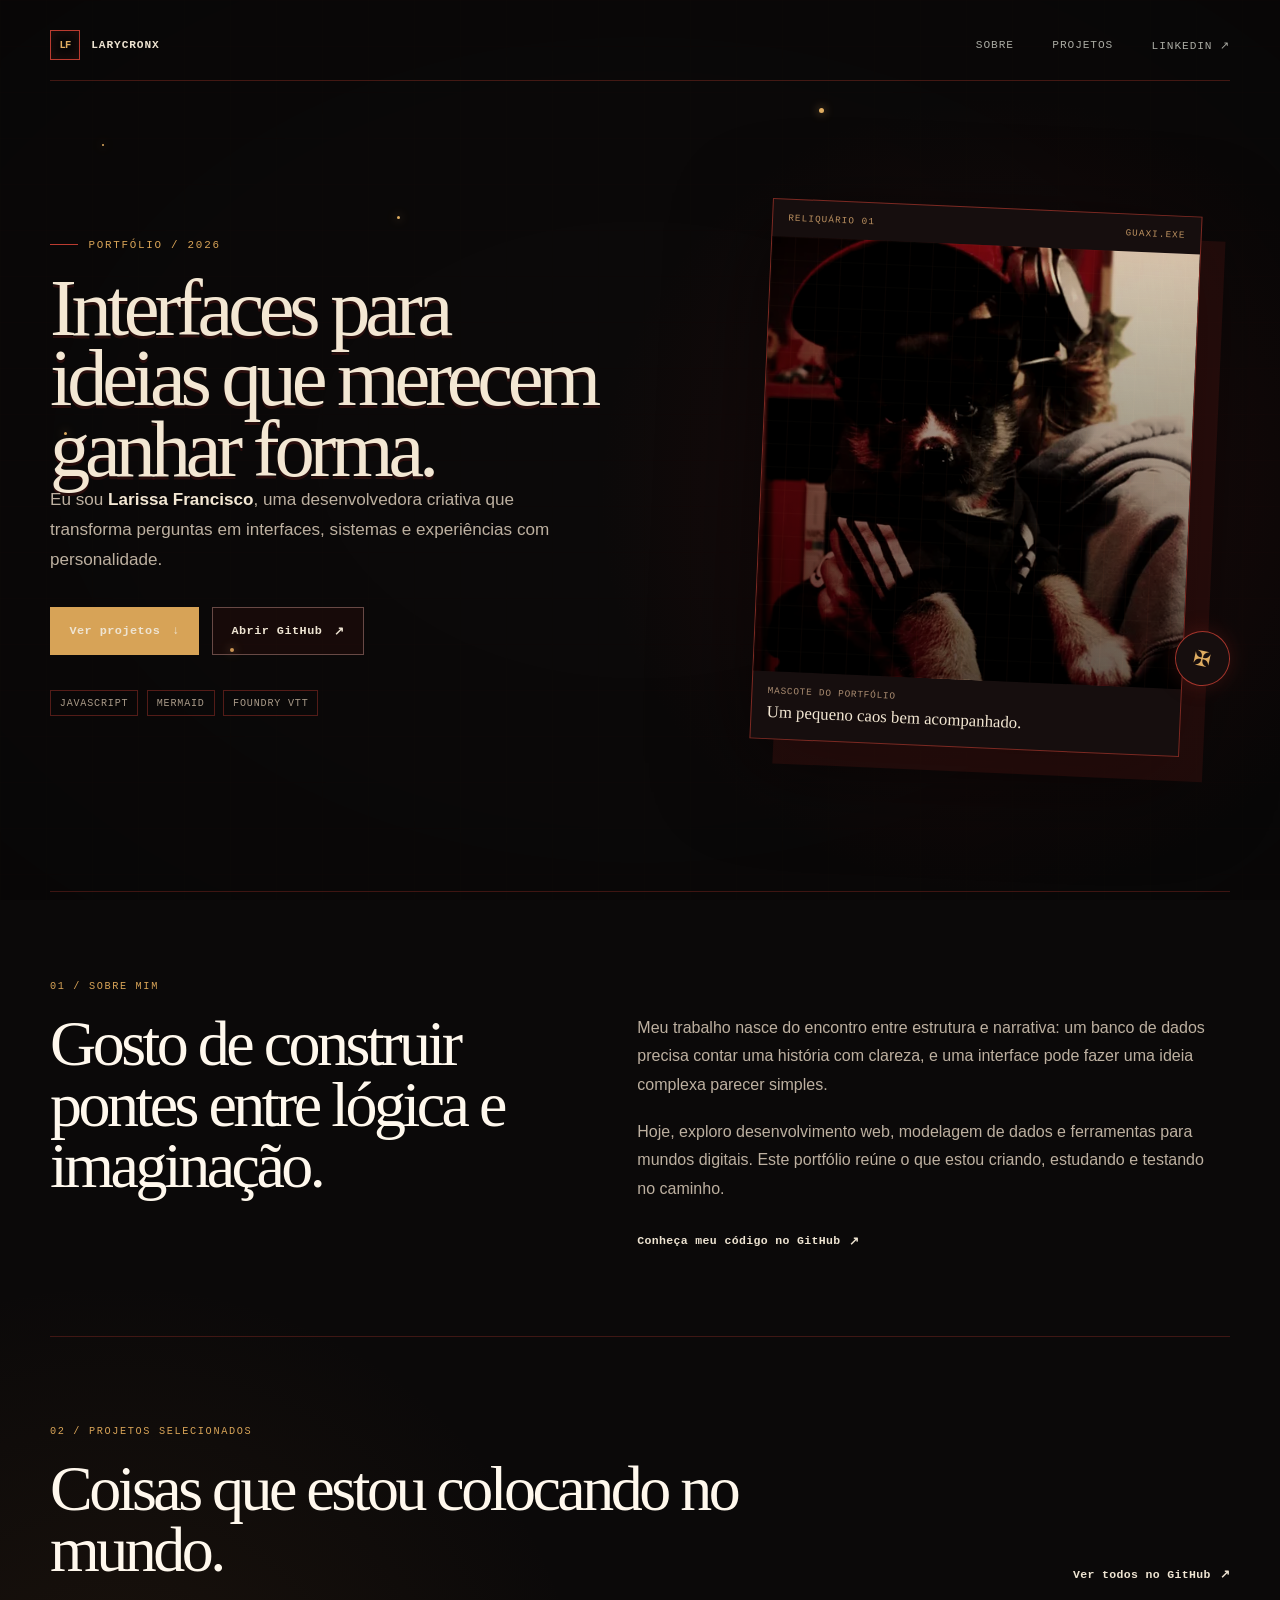
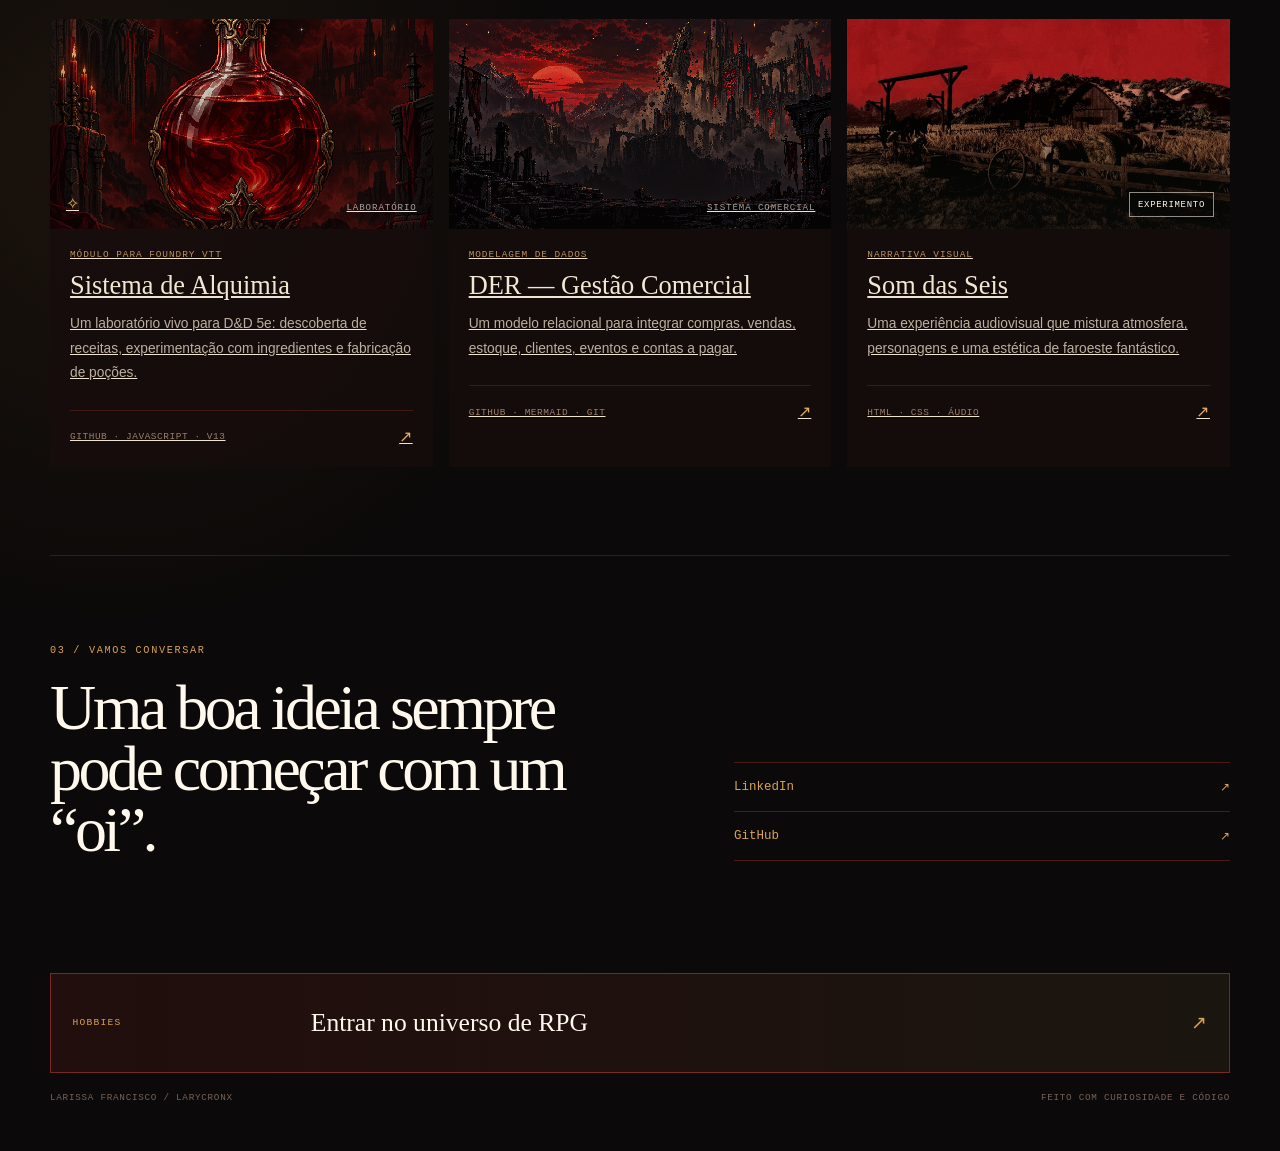
==== index.html @ 0f4b5b2b "adiciona portfólio inicial" ====
<!DOCTYPE html>
<html lang="pt-BR">
<head>
    <meta charset="UTF-8">
    <meta name="viewport" content="width=device-width, initial-scale=1.0">
    <meta name="description" content="Portfólio de Larissa Francisco: interfaces, experimentos criativos e projetos em JavaScript, Mermaid e Foundry VTT.">
    <title>Larissa Francisco — Portfólio</title>
    <link rel="stylesheet" href="styles.css">
</head>
<body class="home-page">
    <div class="home-stars" aria-hidden="true">
        <span style="--x: 8%; --y: 16%; --size: 2px; --delay: -1s;"></span>
        <span style="--x: 18%; --y: 72%; --size: 4px; --delay: -3.2s;"></span>
        <span style="--x: 31%; --y: 24%; --size: 3px; --delay: -2.1s;"></span>
        <span style="--x: 64%; --y: 12%; --size: 5px; --delay: -2.7s;"></span>
        <span style="--x: 78%; --y: 70%; --size: 2px; --delay: -0.5s;"></span>
        <span style="--x: 91%; --y: 30%; --size: 3px; --delay: -3.8s;"></span>
        <span style="--x: 5%; --y: 48%; --size: 3px; --delay: -4.1s;"></span>
    </div>

    <div class="home-shell">
        <header class="home-nav">
            <a class="home-brand" href="index.html" aria-label="Voltar ao início">
                <span class="home-brand-mark">LF</span>
                <span>Larycronx</span>
            </a>
            <nav class="home-menu" aria-label="Navegação principal">
                <a href="#sobre">sobre</a>
                <a href="#projetos">projetos</a>
                <a href="https://www.linkedin.com/in/larissafrancisco07/" target="_blank" rel="noreferrer">LinkedIn <span aria-hidden="true">↗</span></a>
            </nav>
        </header>

        <main>
            <section class="home-hero" id="inicio" aria-labelledby="home-title">
                <div class="home-hero-copy">
                    <p class="home-kicker"><span></span> portfólio / 2026</p>
                    <h1 id="home-title">Interfaces para ideias que merecem ganhar forma.</h1>
                    <p class="home-lead">Eu sou <strong>Larissa Francisco</strong>, uma desenvolvedora criativa que transforma perguntas em interfaces, sistemas e experiências com personalidade.</p>
                    <div class="home-actions">
                        <a class="home-button home-button-primary" href="#projetos">Ver projetos <span aria-hidden="true">↓</span></a>
                        <a class="home-button home-button-secondary" href="https://github.com/Larycronx" target="_blank" rel="noreferrer">Abrir GitHub <span aria-hidden="true">↗</span></a>
                    </div>
                    <div class="home-tags" aria-label="Tecnologias e áreas de interesse">
                        <span>JavaScript</span>
                        <span>Mermaid</span>
                        <span>Foundry VTT</span>
                    </div>
                </div>

                <div class="home-portrait-wrap">
                    <div class="home-portrait-orbit home-portrait-orbit-one" aria-hidden="true"></div>
                    <div class="home-portrait-orbit home-portrait-orbit-two" aria-hidden="true"></div>
                    <div class="home-portrait-card">
                        <div class="home-portrait-topline">
                            <span>reliquário 01</span>
                            <span>guaxi.exe</span>
                        </div>
                        <div class="home-portrait-image">
                            <img src="assets/guaxi.png" alt="Guaxi, cachorro usando boné e fones de ouvido" fetchpriority="high">
                        </div>
                        <div class="home-portrait-caption">
                            <span>mascote do portfólio</span>
                            <strong>Um pequeno caos bem acompanhado.</strong>
                        </div>
                    </div>
                    <span class="home-portrait-stamp" aria-hidden="true">✠</span>
                </div>
            </section>

            <section class="home-about" id="sobre" aria-labelledby="about-title">
                <div class="home-section-index">01 / sobre mim</div>
                <div class="home-about-content">
                    <div>
                        <h2 id="about-title">Gosto de construir pontes entre lógica e imaginação.</h2>
                    </div>
                    <div class="home-about-text">
                        <p>Meu trabalho nasce do encontro entre estrutura e narrativa: um banco de dados precisa contar uma história com clareza, e uma interface pode fazer uma ideia complexa parecer simples.</p>
                        <p>Hoje, exploro desenvolvimento web, modelagem de dados e ferramentas para mundos digitais. Este portfólio reúne o que estou criando, estudando e testando no caminho.</p>
                        <a class="home-text-link" href="https://github.com/Larycronx" target="_blank" rel="noreferrer">Conheça meu código no GitHub <span aria-hidden="true">↗</span></a>
                    </div>
                </div>
            </section>

            <section class="home-projects" id="projetos" aria-labelledby="projects-title">
                <div class="home-section-heading">
                    <div>
                        <div class="home-section-index">02 / projetos selecionados</div>
                        <h2 id="projects-title">Coisas que estou colocando no mundo.</h2>
                    </div>
                    <a class="home-section-link" href="https://github.com/Larycronx?tab=repositories" target="_blank" rel="noreferrer">Ver todos no GitHub <span aria-hidden="true">↗</span></a>
                </div>

                <div class="home-project-grid">
                    <a class="home-project-card home-project-card-featured" href="https://github.com/Larycronx/alchemy-system" target="_blank" rel="noreferrer">
                        <div class="home-project-art home-project-art-alchemy">
                            <span class="home-project-symbol" aria-hidden="true">✧</span>
                            <span class="home-project-art-label">laboratório</span>
                        </div>
                        <div class="home-project-body">
                            <p class="home-project-type">módulo para Foundry VTT</p>
                            <h3>Sistema de Alquimia</h3>
                            <p>Um laboratório vivo para D&amp;D 5e: descoberta de receitas, experimentação com ingredientes e fabricação de poções.</p>
                            <div class="home-project-footer"><span>GitHub · JavaScript · v13</span><span aria-hidden="true">↗</span></div>
                        </div>
                    </a>

                    <a class="home-project-card" href="https://github.com/Larycronx/Der_Banco_De_Dados" target="_blank" rel="noreferrer">
                        <div class="home-project-art home-project-art-database">
                            <span class="home-database-lines" aria-hidden="true"></span>
                            <span class="home-project-art-label">sistema comercial</span>
                        </div>
                        <div class="home-project-body">
                            <p class="home-project-type">modelagem de dados</p>
                            <h3>DER — Gestão Comercial</h3>
                            <p>Um modelo relacional para integrar compras, vendas, estoque, clientes, eventos e contas a pagar.</p>
                            <div class="home-project-footer"><span>GitHub · Mermaid · Git</span><span aria-hidden="true">↗</span></div>
                        </div>
                    </a>

                    <a class="home-project-card home-project-card-visual" href="som-das-seis/som-das-seis.html">
                        <div class="home-project-image-wrap">
                            <img src="assets/Som-das-seis.jpg" alt="Paisagem de fazenda sob um céu vermelho" loading="lazy">
                            <span class="home-project-image-badge">experimento</span>
                        </div>
                        <div class="home-project-body">
                            <p class="home-project-type">narrativa visual</p>
                            <h3>Som das Seis</h3>
                            <p>Uma experiência audiovisual que mistura atmosfera, personagens e uma estética de faroeste fantástico.</p>
                            <div class="home-project-footer"><span>HTML · CSS · áudio</span><span aria-hidden="true">↗</span></div>
                        </div>
                    </a>
                </div>
            </section>

            <section class="home-contact" aria-labelledby="contact-title">
                <div class="home-section-index">03 / vamos conversar</div>
                <div class="home-contact-content">
                    <h2 id="contact-title">Uma boa ideia sempre pode começar com um “oi”.</h2>
                    <div class="home-contact-links">
                        <a href="https://www.linkedin.com/in/larissafrancisco07/" target="_blank" rel="noreferrer"><span>LinkedIn</span><span aria-hidden="true">↗</span></a>
                        <a href="https://github.com/Larycronx" target="_blank" rel="noreferrer"><span>GitHub</span><span aria-hidden="true">↗</span></a>
                    </div>
                </div>
            </section>
        </main>

        <footer class="home-footer">
            <a class="home-hobby-tab" href="rpg.html">
                <span class="home-hobby-label">hobbies</span>
                <span class="home-hobby-title">Entrar no universo de RPG</span>
                <span class="home-hobby-arrow" aria-hidden="true">↗</span>
            </a>
            <div class="home-footer-meta">
                <span>Larissa Francisco / Larycronx</span>
                <span>feito com curiosidade e código</span>
            </div>
        </footer>
    </div>
</body>
</html>
---- styles.css ----
/* ===== Configuração global: aplica box-sizing previsível a todos os elementos ===== */
* {
    box-sizing: border-box;
}

/* ===== Estrutura base do documento: remove margens e define o fundo geral ===== */
html, /* Tipografia, centralização e prevenção de rolagem horizontal do corpo */
body {
    margin: 0;
    min-height: 100%;
    background: #000;
}

/* ===== Camada de estrelas: ocupa a tela inteira e fica atrás do conteúdo ===== */
.stars {
    position: fixed;
    inset: 0;
    z-index: 0;
    pointer-events: none;
}

/* Aparência e posicionamento individual de cada estrela animada */
.star {
    position: absolute;
    left: var(--x);
    top: var(--y);
    width: var(--size);
    height: var(--size);
    border-radius: 50%;
    background: #fff;
    box-shadow: 0 0 5px #fff;
    animation: star-shimmer 5s ease-in-out var(--delay) infinite;
}

/* Variação de brilho para estrelas em posições pares */
.star:nth-child(2n) {
    box-shadow: 0 0 8px #fff;
}

/* Variação de brilho para estrelas múltiplas de três */
.star:nth-child(3n) {
    box-shadow: 0 0 11px #fff;
}

body {
    display: flex;
    justify-content: center;
    align-items: center;
    min-height: 100vh;
    overflow-x: hidden;
    color: #f5f0e8;
    font-family: Georgia, "Times New Roman", serif;
    font-size: 35px;
}

/* ===== Arte em pixel: grade fixa usada para montar a ilustração principal ===== */
/* 22 colunas x 21 linhas, como a imagem original */
.pixel-art {
    position: relative;
    z-index: 1;
    display: grid;
    grid-template-columns: repeat(22, 21px);
    grid-template-rows: repeat(21, 21px);
    width: 463px;
    height: 442px;
    background: #000;
    border-right: 1px solid #000;
    border-bottom: 1px solid #000;
    image-rendering: pixelated;
    animation: float 3.6s ease-in-out infinite;
}

/* Animação de flutuação vertical da arte em pixel */
@keyframes float {
    0%, 100% { top: 0; }
    50% { top: -7px; }
}

/* Animação de surgimento, brilho, deslocamento e desaparecimento das estrelas */
@keyframes star-shimmer {
    0%, 28% {
        opacity: 0;
        transform: translate(0, 0) scale(0.45);
    }
    40%, 58% {
        opacity: 1;
        transform: translate(0, 0) scale(1);
    }
    68% {
        opacity: 0;
        transform: translate(var(--shift-x), var(--shift-y)) scale(0.45);
    }
    82%, 100% {
        opacity: 0.9;
        transform: translate(var(--shift-x), var(--shift-y)) scale(1);
    }
}

/* Tamanho padrão de cada célula da grade de pixel art */
.pixel {
    width: 21px;
    height: 21px;
}

/* Paleta da pixel art: classes representam as cores dos pixels */
.K { background: #000000; }
.D { background: #1D1E18; }
.G { background: #808080; }
.W { background: #FBFBFB; }

/* ===== Página inicial: container geral, largura máxima e espaçamento entre seções ===== */
.portfolio {
    position: relative;
    z-index: 2;
    display: grid;
    gap: 7rem;
    width: min(1120px, calc(100% - 48px));
    margin: 0 auto;
    padding: 3rem 0 5rem;
}

/* Seção de destaque inicial com texto de apresentação e arte */
.hero {
    display: grid;
    grid-template-columns: minmax(0, 0.9fr) minmax(340px, 1.1fr);
    align-items: center;
    min-height: 82vh;
    gap: 3rem;
}

/* Texto curto acima do título, usado como identificação da seção */
.eyebrow {
    margin: 0 0 1.25rem;
    color: #d3efb5;
    font-family: "Courier New", monospace;
    font-size: 0.75rem;
    letter-spacing: 0.16em;
    text-transform: uppercase;
}

/* Título/apresentação principal antes das regras compartilhadas dos botões */
.about-button {
    max-width: 750px;
    margin: 0;
    color: #fff8ed;
    font-size: clamp(3.4rem, 8vw, 7.2rem);
    font-weight: 400;
    line-height: 0.92;
}

/* Texto descritivo do bloco de abertura */
.hero-copy {
    max-width: 510px;
    margin: 1.8rem 0 2rem;
    color: #bdb8ae;
    font-family: "Trebuchet MS", sans-serif;
    font-size: 1.05rem;
    line-height: 1.7;
}

/* Agrupa os botões e permite quebra de linha em telas estreitas */
.actions {
    display: flex;
    align-items: center;
    gap: 1.25rem;
    flex-wrap: wrap;
}

/* Estilo compartilhado dos botões de ação */
.about-button,
/* Variação visual do botão/link do GitHub */
.github-link {
    display: inline-flex;
    align-items: center;
    justify-content: center;
    min-height: 48px;
    padding: 0.8rem 1.25rem;
    border: 1px solid #d3efb5;
    border-radius: 2px;
    color: #10130d;
    background: #d3efb5;
    font-family: "Courier New", monospace;
    font-size: 0.8rem;
    font-weight: 700;
    text-decoration: none;
    transition: transform 180ms ease, background 180ms ease;
}

/* Feedback visual ao passar o mouse sobre os botões */
.about-button:hover,
.github-link:hover {
    background: #fff8ed;
    transform: translateY(-3px);
}

.github-link {
    border-color: #6c7168;
    color: #f5f0e8;
    background: transparent;
}

/* Link para a página de RPG */
.rpg-link {
    display: inline-flex;
    align-items: center;
    gap: 0.6rem;
    margin-top: 1.5rem;
    color: #d3efb5;
    font-family: "Courier New", monospace;
    font-size: 0.8rem;
    font-weight: 700;
    text-decoration: none;
    transition: color 180ms ease, transform 180ms ease;
}

/* Interação do link de RPG ao passar o mouse */
.rpg-link:hover {
    color: #fff8ed;
    transform: translateX(4px);
}

/* Assinatura ou crédito em fonte monoespaçada discreta */
.signature {
    color: #827f78;
    font-family: "Courier New", monospace;
    font-size: 0.75rem;
}

/* Área que centraliza a arte e cria linhas horizontais de separação */
.art-stage {
    display: grid;
    place-items: center;
    min-height: 520px;
    border-top: 1px solid rgba(211, 239, 181, 0.28);
    border-bottom: 1px solid rgba(211, 239, 181, 0.28);
}

/* Elemento decorativo circular atrás da arte */
.art-stage::before {
    position: absolute;
    width: 340px;
    height: 340px;
    border: 1px solid rgba(211, 239, 181, 0.16);
    border-radius: 50%;
    content: "";
}

/* Seção de perfil com coluna de título e coluna de texto */
.profile {
    display: grid;
    grid-template-columns: 0.8fr 1.2fr;
    gap: 4rem;
    padding: 4rem 0;
    border-top: 1px solid rgba(255, 248, 237, 0.2);
}

/* Rótulos pequenos em caixa alta usados para identificar seções */
.section-label {
    margin: 0 0 1rem;
    color: #d3efb5;
    font-family: "Courier New", monospace;
    font-size: 0.75rem;
    letter-spacing: 0.14em;
    text-transform: uppercase;
}

/* Estilo geral dos subtítulos das seções */
h2 {
    margin: 0;
    color: #fff8ed;
    font-size: clamp(2.3rem, 5vw, 4.5rem);
    font-weight: 400;
    line-height: 1;
}

/* Texto da seção de perfil */
.profile p {
    max-width: 600px;
    margin: 0 0 1.5rem;
    color: #bdb8ae;
    font-family: "Trebuchet MS", sans-serif;
    font-size: 1rem;
    line-height: 1.8;
}

/* ===== Página de RPG: base, fundo escuro e altura mínima da tela ===== */
.rpg-page {
    display: block;
    position: relative;
    min-height: 100vh;
    background: #070807;
}

/* Camadas fixas que formam a cena de fundo e sua sobreposição */
.rpg-scene,
/* Gradientes escuros para melhorar a leitura sobre a imagem */
.rpg-vignette {
    position: fixed;
    inset: 0;
}

/* Imagem de fundo da página de RPG */
.rpg-scene {
    z-index: 0;
    background-image: url("assets/Catedral.gif");
    background-position: center;
    background-size: cover;
    filter: saturate(0.75) contrast(1.05);
}

.rpg-vignette {
    z-index: 1;
    background: linear-gradient(90deg, rgba(4, 6, 5, 0.92) 0%, rgba(4, 6, 5, 0.68) 43%, rgba(4, 6, 5, 0.2) 100%), linear-gradient(0deg, rgba(4, 6, 5, 0.8), transparent 45%);
}

/* Conteúdo da página de RPG acima das camadas de fundo */
.rpg-content {
    position: relative;
    z-index: 2;
    width: min(1120px, calc(100% - 48px));
    margin: 0 auto;
    padding: 2rem 0 6rem;
}

/* Barra de navegação da página de RPG */
.rpg-nav {
    display: flex;
    align-items: center;
    justify-content: space-between;
    gap: 1rem;
    font-family: "Courier New", monospace;
    font-size: 0.72rem;
    letter-spacing: 0.08em;
    text-transform: uppercase;
}

/* Cores dos links e da marca da página de RPG */
.back-link,
.rpg-mark {
    color: #d3efb5;
    text-decoration: none;
}

/* Estado de hover do link de retorno */
.back-link:hover {
    color: #fff8ed;
}

/* Bloco de introdução e título principal do RPG */
.rpg-intro {
    display: flex;
    flex-direction: column;
    justify-content: center;
    min-height: 86vh;
    max-width: 700px;
    padding: 5rem 0 8rem;
}

/* Limita a largura do título para manter boa leitura */
.rpg-intro h1 {
    max-width: 680px;
}

/* Texto de chamada da introdução do RPG */
.rpg-lead {
    max-width: 590px;
    margin: 2rem 0;
    color: #e2ded4;
    font-family: "Trebuchet MS", sans-serif;
    font-size: 1.15rem;
    line-height: 1.75;
}

/* Seção narrativa com título e texto em duas colunas */
.rpg-story {
    display: grid;
    grid-template-columns: 0.8fr 1.2fr;
    gap: 4rem;
    padding: 5rem 0;
    border-top: 1px solid rgba(211, 239, 181, 0.35);
}

/* Alinha o título narrativo e o ícone do GitHub */
.alchemy-heading {
    display: flex;
    align-items: center;
    gap: 1.25rem;
}

/* Dimensões e cor do ícone do GitHub */
.github-icon {
    flex: 0 0 auto;
    width: 20px;
    height: 20px;
    color: currentColor;
}

/* Limita a largura do texto narrativo */
.rpg-text {
    max-width: 620px;
}

/* Parágrafos da narrativa */
.rpg-text p {
    margin: 0 0 1.4rem;
    color: #e2ded4;
    font-family: "Trebuchet MS", sans-serif;
    font-size: 1rem;
    line-height: 1.85;
}

/* ===== Campanhas: seção que lista os projetos/cartas de campanha ===== */
.campaigns {
    padding: 5rem 0 2rem;
    border-top: 1px solid rgba(211, 239, 181, 0.35);
}

/* Cabeçalho da lista de campanhas */
.campaigns-heading {
    display: flex;
    align-items: end;
    justify-content: space-between;
    gap: 2rem;
    margin-bottom: 2rem;
}

/* Observação auxiliar ao lado do título das campanhas */
.campaigns-note {
    max-width: 270px;
    margin: 0 0 0.35rem;
    color: #bdb8ae;
    font-family: "Courier New", monospace;
    font-size: 0.75rem;
    line-height: 1.6;
}

/* Grade responsiva das cartas de campanha */
.campaign-grid {
    display: grid;
    grid-template-columns: repeat(3, 1fr);
    gap: 1rem;
}

/* Aparência e dimensões de cada carta de campanha */
.campaign-card {
    min-height: 210px;
    padding: 1.3rem;
    border: 1px solid rgba(211, 239, 181, 0.28);
    background: rgba(7, 8, 7, 0.68);
    transition: border-color 180ms ease, background 180ms ease;
}

/* Realce da carta quando ela recebe foco ou hover */
.campaign-card:focus-within,
.campaign-card:hover {
    border-color: rgba(211, 239, 181, 0.75);
    background: rgba(7, 8, 7, 0.82);
}

/* Título de cada campanha */
.campaign-card h3 {
    margin: 0 0 1rem;
    color: #fff8ed;
    font-size: 1.35rem;
    font-weight: 400;
}

/* Link clicável do título da campanha */
.campaign-title-link {
    color: inherit;
    text-decoration: none;
}

/* Cor do título ao passar o mouse */
.campaign-title-link:hover {
    color: #d3efb5;
}

/* Imagem de capa das campanhas */
.campaign-image {
    display: block;
    width: calc(100% + 2.6rem);
    height: 130px;
    margin: -1.3rem -1.3rem 1.1rem;
    object-fit: cover;
    object-position: center;
    filter: saturate(0.8) contrast(1.05);
}

/* Caixa de descrição dentro da carta de campanha */
.campaign-description {
    display: block;
    width: 100%;
    min-height: 112px;
    padding: 0.75rem;
    color: #e2ded4;
    background: rgba(0, 0, 0, 0.3);
    font-family: "Trebuchet MS", sans-serif;
    font-size: 0.9rem;
    line-height: 1.55;
}

/* ===== Página de personagens: fundo ilustrado e viewport controlado ===== */
.characters-page {
    display: block;
    position: relative;
    min-height: 100vh;
    height: 100vh;
    overflow-x: hidden;
    overflow-y: hidden;
    color: #f5f0e8;
    background: #070807 url("assets/Sylkium.jpg") center / cover fixed no-repeat;
}

/* Vinheta sobre o fundo para aumentar o contraste dos personagens e textos */
.characters-page::before {
    position: fixed;
    inset: 0;
    z-index: 1;
    pointer-events: none;
    content: "";
    background: linear-gradient(90deg, rgba(4, 6, 5, 0.78), rgba(4, 6, 5, 0.32) 50%, rgba(4, 6, 5, 0.78)), linear-gradient(0deg, rgba(4, 6, 5, 0.9), transparent 55%);
}

/* Cena principal com duas áreas para os personagens laterais */
.character-scene {
    position: relative;
    display: grid;
    grid-template-columns: 1fr 1fr;
    align-items: center;
    width: 100%;
    height: 100vh;          /* era 100% — não funcionava */
    z-index: 2;
}
/* Wrapper do título — centraliza entre as personagens */
/* Título flutuante posicionado entre os personagens */
.tit-character-wrapper {
    position: absolute;
    top: 20%;
    left: 52%;
    transform: translate(-50%, -50%);
    z-index: 3;
    width: min(42vw, 520px);
    text-align: center;
    pointer-events: none;
    animation: title-float 4s ease-in-out infinite;
}

/* Movimento suave do título da página de personagens */
@keyframes title-float {
    0%, 100% {
        transform: translate(-50%, -50%) translateY(0);
    }
    50% {
        transform: translate(-50%, -50%) translateY(-15px);
    }
}
/* Tipografia do título flutuante */
.tit-character {
    font-family: Georgia, 'Times New Roman';
    font-size: clamp(1.5rem, 3vw, 2.5rem);
    color: #d3d1cd;
    font-variant: small-caps;
    letter-spacing: 0.05em;
    line-height: 1;
    margin: 0;
    text-shadow: 0 10px 20px rgba(0, 0, 0, 0.8);
}
/* Link fixo para voltar à página inicial */
.characters-home-link {
    position: fixed;
    top: 1.25rem;
    left: 1.5rem;
    z-index: 4;
    padding: 0.55rem 0.8rem;
    border: 1px solid rgba(45, 46, 44, 0.55);
    color: #d3efb5;
    background: rgba(4, 6, 5, 0.62);
    font-family: "Courier New", monospace;
    font-size: 0.7rem;
    letter-spacing: 0.08em;
    text-decoration: none;
    text-transform: uppercase;
    transition: color 180ms ease, background 180ms ease;
}

/* Estado de hover do link inicial */
.characters-home-link:hover {
    color: #fff8ed;
    background: rgba(4, 6, 5, 0.9);
}

/* Coluna/camada de cada personagem em destaque */
.solo-character {
    position: relative;
    display: flex;
    align-items: end;
    justify-content: center;
    height: 100%;
    z-index: 1;
}

/* Coloca o personagem ativo acima das outras camadas */
.solo-character:hover,
.solo-character:focus-within {
    z-index: 9;
}

/* Imagem principal do personagem: encaixe, brilho e blend com o fundo */
.solo-character img {
    display: block;
    width: min(46vw, 800px);
    height: 85vh;
    object-fit: contain;
    object-position: center bottom;
    mix-blend-mode: screen;
    filter: contrast(1.08) brightness(1.05);
    position: relative;
    z-index: 2;
     transform: translateX(-20px);   /* 👈 joga pra direita */    
    transition: z-index 0s, transform 300ms ease;  /* adicione isso */
}

/* Amplia levemente o personagem quando o mouse passa sobre ele */
.solo-character img:hover {
    z-index: 10;              /* sobe na camada ao passar o mouse */
    transform: scale(1.20);   /* opcional: leve ampliada */
}
/* Nomes dos personagens*/
/* Placa com nome e função do personagem */
.solo-character-label{
    position: absolute;
    bottom: clamp(1rem, 5vh, 4rem);
    z-index: 10;                          /* fica acima dos outros elementos */
    display: flex;
    flex-direction: column;
    gap: 0.25rem;
    min-width: 150px;
    padding: 0.65rem 0.9rem;
    border-top: 1px solid rgba(68, 100, 68, 0.65);
    color: #fff8ed;
    background: rgba(36, 29, 29, 0.65);
    font-family: "Courier New", monospace;
    text-align: center;
}

/* Nome principal do personagem */
.solo-character-label strong {
    font-family: Georgia, "Times New Roman", serif;
    font-size: clamp(1.5rem, 3vw, 2.7rem);
    font-weight: 400;
}

/* Subtítulo ou função do personagem */
.solo-character-label span {
    color: #a9e4bf;
    font-size: 0.7rem;
    letter-spacing: 0.14em;
    text-transform: uppercase;
}
/* Descrição */
/* Painel de descrição que aparece ao interagir com o personagem */
.solo-character-description {
    position: absolute;
    top: auto;
    bottom: 0;
    width: clamp(300px, 32vw, 450px);
    min-height: clamp(350px, 52vh, 550px);
    display: flex;
    align-items: center;
    margin: 0;
    padding: 2rem 1.25rem;
    color: #fff8ed;
    background: linear-gradient(135deg, rgba(29, 25, 19, 0.96), rgba(7, 8, 7, 0.92));
    font-family: Georgia, "Times New Roman", serif;
    font-size: clamp(0.85rem, 1.2vw, 1.05rem);
    font-variant: small-caps;
    letter-spacing: 0.035em;
    line-height: 1.65;
    text-align: center;
    opacity: 0;
    z-index: 1;
    pointer-events: none;
    transition: opacity 300ms ease, transform 300ms ease;
    border-radius: 20px;
}
/* Posicionamento dos painéis de descrição em cada lado da cena */
/* Posicionamento da discrição */
/* Descrição do personagem esquerdo */
.solo-character-left .solo-character-description {
   left: 60%;
    right: auto;
    transform: translateX(-40px); 
}

/* Descrição do personagem direito */
.solo-character-right .solo-character-description {
    right: 53%;
    left: auto;
    transform: translateX(40px);
}

/* Revela a descrição no hover ou foco por teclado */
.solo-character:hover .solo-character-description,
.solo-character:focus-within .solo-character-description {
    opacity: 0.75;
    transform: translateX(0) translateY(0);
    z-index: 0;
}

/* Container geral do conteúdo da página de personagens */
.characters-content {
    position: relative;
    z-index: 2;
    width: min(1440px, calc(100% - 48px));
    margin: 0 auto;
    padding: 2rem 0 6rem;
}

/* Navegação superior da página de personagens */
.characters-nav {
    display: flex;
    align-items: center;
    justify-content: space-between;
    gap: 1rem;
    font-family: "Courier New", monospace;
    font-size: 0.72rem;
    letter-spacing: 0.08em;
    text-transform: uppercase;
}

/* Cabeçalho com título e texto introdutório */
.characters-header {
    width: 100%;
    max-width: none;
    margin: 0 auto;
    padding: 2.5rem 0 1.5rem;
    text-align: center;
}

/* Palco em três colunas para personagens decorativos e título */
.character-title-stage {
    display: grid;
    grid-template-columns: minmax(0, 0.8fr) minmax(0, 1.4fr) minmax(0, 0.8fr);
    align-items: center;
    width: 100%;
}

/* Camada textual central do cabeçalho */
.title-copy {
    position: relative;
    z-index: 2;
}

/* Texto auxiliar do título */
.title-copy p {
    max-width: 560px;
    margin: 1rem auto 0;
    color: #bdb8ae;
    font-family: "Trebuchet MS", sans-serif;
    font-size: 0.9rem;
    line-height: 1.5;
}

/* Espaço reservado para cada personagem decorativo do cabeçalho */
.title-character {
    position: relative;
    display: grid;
    place-items: end center;
    min-width: 0;
    height: clamp(260px, 31vw, 430px);
}

/* Aparência das imagens decorativas do cabeçalho */
.title-character img {
    display: block;
    width: 100%;
    height: 100%;
    object-fit: contain;
    object-position: center bottom;
    mix-blend-mode: screen;
    filter: contrast(1.08) brightness(1.05);
    transition: transform 400ms ease, filter 400ms ease;
}

/* Mantém a transformação inicial do personagem direito */
.title-character-right img {
    transform: none;
}

/* Realce dos personagens decorativos ao interagir */
.title-character:hover img,
.title-character:focus-within img {
    filter: contrast(1.15) brightness(1.2);
    transform: scale(1.04);
}

/* Ampliação do personagem decorativo direito */
.title-character-right:hover img,
.title-character-right:focus-within img {
    transform: scale(1.04);
}

/* Pequena descrição sobre cada personagem do cabeçalho */
.title-character-description {
    position: absolute;
    right: 0.75rem;
    bottom: 1rem;
    left: 0.75rem;
    padding: 0.75rem;
    color: #fff8ed;
    background: rgba(5, 7, 5, 0.82);
    font-family: "Trebuchet MS", sans-serif;
    font-size: 0.78rem;
    line-height: 1.45;
    opacity: 0;
    transform: translateY(8px);
    transition: opacity 240ms ease, transform 240ms ease;
}

/* Exibe a descrição dos personagens decorativos */
.title-character:hover .title-character-description,
.title-character:focus-within .title-character-description {
    opacity: 1;
    transform: translateY(0);
}

/* Título principal da página de personagens */
.characters-header h1 {
    max-width: 560px;
    margin: 0 auto;
    font-size: clamp(3.5rem, 6vw, 6.5rem);
    line-height: 0.88;
}

/* Texto introdutório final do cabeçalho */
.characters-header > p:last-child {
    max-width: 560px;
    margin: 2rem 0 0;
    color: #bdb8ae;
    font-family: "Trebuchet MS", sans-serif;
    font-size: 1.05rem;
    line-height: 1.75;
    margin-left: auto;
    margin-right: auto;
}

/* Grade dos cartões completos de personagens */
.character-grid {
    display: grid;
    grid-template-columns: repeat(2, minmax(0, 1fr));
    gap: 0;
    justify-content: space-between;
    width: 100%;
    margin-left: 0;
    padding: 0 2rem;
    align-items: start;
}
/* Estrutura individual de cada cartão de personagem */
.character-card {
    position: relative;
    min-width: 0;
    width: min(360px, 30vw);
    padding: 0;
    background: transparent;
}

/* Área de informações do cartão */
.character-card /* Espaçamento entre retrato e informações */
.character-info {
    padding-top: 0;
}

/* Alinhamento do cartão localizado à direita */
.character-card-right {
    margin-top: 0;
    justify-self: end;
}

/* Nome exibido no cartão completo do personagem */
.character-info h2 {
    margin: 0.35rem 0 1.25rem;
    color: #fff8ed;
    font-size: clamp(2rem, 4vw, 3.5rem);
    font-weight: 400;
    line-height: 0.95;
}

/* Grade de estatísticas do personagem */
.character-stats {
    display: grid;
    grid-template-columns: repeat(4, 1fr);
    gap: 0.5rem;
    margin: 0 0 1.5rem;
}

/* Cada item individual das estatísticas */
.character-stats div {
    min-width: 0;
    padding-top: 0.6rem;
    border-top: 1px solid rgba(211, 239, 181, 0.3);
}

/* Rótulo de uma estatística */
.character-stats dt {
    color: #827f78;
    font-family: "Courier New", monospace;
    font-size: 0.62rem;
    text-transform: uppercase;
}

/* Valor de uma estatística */
.character-stats dd {
    margin: 0.3rem 0 0;
    overflow-wrap: anywhere;
    color: #f5f0e8;
    font-family: "Trebuchet MS", sans-serif;
    font-size: 0.8rem;
}

/* Área visual do retrato e recorte da imagem */
.character-portrait {
    position: relative;
    min-height: 620px;
    overflow: hidden;
    background: #020302;
}

/* Imagem do retrato do personagem */
.character-portrait img {
    display: block;
    width: 100%;
    height: 620px;
    object-fit: contain;
    object-position: center bottom;
    transition: transform 500ms ease, filter 500ms ease;
}

/* Descrição sobreposta ao retrato, inicialmente escondida */
.character-description {
    position: absolute;
    inset: auto 0 0;
    padding: 5rem 1.5rem 1.5rem;
    color: #f5f0e8;
    background: linear-gradient(0deg, rgba(5, 7, 5, 0.98), rgba(5, 7, 5, 0.82) 65%, transparent);
    opacity: 0;
    transform: translateY(18px);
    transition: opacity 300ms ease, transform 300ms ease;
}

/* Texto principal da descrição do retrato */
.character-description p:last-child {
    margin: 0;
    font-family: "Trebuchet MS", sans-serif;
    font-size: 0.95rem;
    line-height: 1.65;
}

.character-info {
    padding-top: 1.5rem;
}

/* Escurece e amplia o retrato ao interagir */
.character-portrait:hover img,
.character-portrait:focus-within img {
    filter: brightness(0.65);
    transform: scale(1.04);
}

/* Mostra a descrição do retrato no hover ou foco */
.character-portrait:hover .character-description,
.character-portrait:focus-within .character-description {
    opacity: 1;
    transform: translateY(0);
}

/* ===== Responsividade até 800px: adapta personagens e RPG para telas menores ===== */
@media (max-width: 800px) {
    .characters-page {
        height: 100svh;
    }

    .character-scene {
        gap: 0;
         min-height: 100vh;
    }

    .solo-character img {
        width: 50vw;
        height: 82svh;
    }

    .solo-character-label {
        bottom: 1rem;
        min-width: 110px;
        padding: 0.5rem;
    }

    .solo-character-label strong {
        font-size: 1.25rem;
    }

    .solo-character-label span {
        font-size: 0.58rem;
    }

    .solo-character-description {
        top: auto;
        bottom: 0;
        width: min(240px, 45vw);
        min-height: 260px;
        padding: 1rem 0.75rem;
        font-size: 0.72rem;
    }

    .characters-home-link {
        top: 0.75rem;
        left: 0.75rem;
        font-size: 0.6rem;
    }

    .rpg-content {
        width: min(100% - 32px, 600px);
        padding-top: 1.25rem;
    }

    .rpg-nav {
        align-items: flex-start;
        flex-direction: column;
    }

    .rpg-intro {
        min-height: 88vh;
        padding-top: 4rem;
    }

    .rpg-story {
        grid-template-columns: 1fr;
        gap: 2rem;
    }

    .alchemy-heading {
        align-items: flex-start;
        flex-direction: column;
        gap: 1rem;
    }

    .campaigns-heading {
        align-items: start;
        flex-direction: column;
    }

    .campaign-grid {
        grid-template-columns: 1fr;
    }

    .characters-content {
        width: min(100% - 32px, 600px);
        padding-top: 1.25rem;
    }

    .characters-nav {
        align-items: flex-start;
        flex-direction: column;
    }

    .characters-header {
        padding: 4rem 0 2.5rem;
    }

    .character-title-stage {
        grid-template-columns: 1fr;
        width: 100%;
        margin-left: 0;
        margin-right: 0;
    }

    .title-copy {
        grid-row: 1;
    }

    .title-character {
        height: 360px;
    }

    .title-character-left {
        grid-row: 2;
    }

    .title-character-right {
        grid-row: 3;
    }

    .character-grid {
        grid-template-columns: 1fr;
        width: 100%;
        margin-left: 0;
    }

    .character-card {
        width: 100%;
    }

    .character-portrait,
    .character-portrait img {
        min-height: 500px;
        height: 500px;
    }

    .character-card-right {
        margin-top: 0;
    }
}

@media (max-width: 800px) {
    /* Ajustes da página inicial para telas menores */
    .portfolio {
        width: min(100% - 32px, 600px);
        gap: 3rem;
        padding-top: 1rem;
    }

    .hero,
    .profile {
        grid-template-columns: 1fr;
    }

    .hero {
        min-height: auto;
        gap: 2.5rem;
        padding-top: 3rem;
    }

    .art-stage {
        min-height: 430px;
    }

    .profile {
        gap: 2rem;
    }
}

/* ===== Ajuste extra para celulares: mantém toda a pixel art visível ===== */
/* Mantém a arte inteira visível em telas menores */
@media (max-width: 500px) {
    .pixel-art {
        transform: scale(calc((100vw - 20px) / 463));
        transform-origin: center center;
    }
}


/* ===== Controle de música: botão fixo para iniciar, pausar e retomar a trilha ===== */
.music-toggle {
    position: fixed;
    top: 1.25rem;
    right: 1.5rem;
    z-index: 10;
    min-height: 38px;
    padding: 0.55rem 0.8rem;
    border: 1px solid rgba(211, 239, 181, 0.55);
    color: #d3efb5;
    background: rgba(4, 6, 5, 0.72);
    cursor: pointer;
    font-family: "Courier New", monospace;
    font-size: 0.7rem;
    letter-spacing: 0.08em;
    text-transform: uppercase;
    transition: color 180ms ease, background 180ms ease, transform 180ms ease;
}

.music-toggle:hover,
.music-toggle:focus-visible {
    color: #fff8ed;
    background: rgba(4, 6, 5, 0.94);
    transform: translateY(-2px);
}

@media (max-width: 800px) {
    /* Reduz o botão de música em telas pequenas para não cobrir o conteúdo */
    .music-toggle {
        top: 0.75rem;
        right: 0.75rem;
        padding: 0.45rem 0.55rem;
        font-size: 0.6rem;
    }
}
/* =========================================================
   BRUMA (página de personagens)
   ========================================================= */
:root {
    --mist-color: 255, 248, 237;   /* cor da névoa em RGB. Ex.: 170, 190, 255 = azulada */
}

/* Bloco que segura as camadas de névoa */
.mist {
    position: fixed;
    inset: 0;
    z-index: 20;                   /* acima das personagens (o hover delas chega a 10) */
    overflow: hidden;
    pointer-events: none;          /* os cliques e o hover continuam funcionando por baixo */
    opacity: 0.85;                 /* controle geral: diminua se atrapalhar a leitura */
}

/* Camada de névoa: manchas suaves que deslizam devagar */
.mist-layer {
    position: absolute;
    left: 0;
    width: 200%;                   /* o dobro da tela, para poder deslizar */
    background-repeat: repeat-x;
    background-image:
        radial-gradient(ellipse 22% 40% at 25% 55%, rgba(var(--mist-color), 0.35), transparent 100%),
        radial-gradient(ellipse 25% 38% at 60% 45%, rgba(var(--mist-color), 0.28), transparent 100%),
        radial-gradient(ellipse 12% 30% at 88% 60%, rgba(var(--mist-color), 0.32), transparent 100%);
    filter: blur(20px);
    will-change: transform;
}

/* camada baixa: a mais densa, como neblina no chão */
.mist-1 {
    bottom: -8vh;
    height: 50vh;
    background-size: 50% 100%;
    opacity: 0.9;
    animation: mist-drift 45s linear infinite;
}

/* camada do meio: manchas menores, andando para o outro lado */
.mist-2 {
    bottom: 18vh;
    height: 40vh;
    background-size: 25% 100%;
    opacity: 0.6;
    animation: mist-drift 70s linear infinite reverse; 
}

/* camada alta: bem sutil */
.mist-3 {
    top: 0;
    height: 40vh;
    background-size: 50% 100%;
    opacity: 0.4;
    animation: mist-drift 100s linear infinite; 
}


.mist-front {
    bottom: -10vh;
    height: 35vh;
    background-size: 50% 100%;
    opacity: 0.25;
    animation: mist-drift 60s linear infinite reverse;
}

@keyframes mist-drift {
    from { transform: translateX(0); }
    to   { transform: translateX(-50%); }
}

@media (prefers-reduced-motion: reduce) {
    .mist-layer { animation: none; }
}


/* =========================================================
   CORREÇÃO DOS CARTÕES DE PERSONAGENS
   Os links ficam acima da imagem e os resumos ficam acima da névoa.
   Isso garante clique, foco por teclado e leitura da descrição.
   ========================================================= */
.solo-character-link {
    position: relative;
    z-index: 4;
    display: block;
}
.solo-character-description {
    z-index: 6;
    /* Cada painel fica dentro da sua própria metade e não invade o outro. */
    width: min(28vw, 380px);
    min-height: clamp(260px, 42vh, 430px);
    box-shadow: 0 18px 45px rgba(0, 0, 0, 0.45);
}
.solo-character-left .solo-character-description {
    left: 50%;
    right: auto;
    transform: translateX(-50%) translateY(20px);
}
.solo-character-right .solo-character-description {
    right: 50%;
    left: auto;
    transform: translateX(50%) translateY(20px);
}
.solo-character:hover .solo-character-description,
.solo-character:focus-within .solo-character-description {
    z-index: 6;
    transform: translateX(-50%) translateY(0);
}
.solo-character-right:hover .solo-character-description,
.solo-character-right:focus-within .solo-character-description {
    transform: translateX(50%) translateY(0);
}
@media (max-width: 800px) {
    /* Evita que o resumo fique escondido atrás da borda da tela pequena. */
    .characters-page { overflow-y: auto; }
    .solo-character-description { width: min(42vw, 240px); }
}


/* =========================================================
   HOME / PORTFÓLIO DE LARISSA
   Regras exclusivas da primeira página; as demais páginas continuam usando
   as regras originais acima sem dependências deste bloco.
   ========================================================= */
.home-page {
    display: block;
    min-height: 100vh;
    overflow-x: hidden;
    color: #f5f0e8;
    background:
        radial-gradient(circle at 78% 16%, rgba(211, 239, 181, 0.08), transparent 25rem),
        radial-gradient(circle at 8% 52%, rgba(126, 73, 44, 0.16), transparent 30rem),
        #080a09;
    font-family: Georgia, "Times New Roman", serif;
    font-size: 16px;
}

.home-page::before {
    position: fixed;
    inset: 0;
    z-index: 0;
    pointer-events: none;
    content: "";
    opacity: 0.22;
    background-image: linear-gradient(rgba(255, 255, 255, 0.025) 1px, transparent 1px), linear-gradient(90deg, rgba(255, 255, 255, 0.025) 1px, transparent 1px);
    background-size: 44px 44px;
    mask-image: linear-gradient(to bottom, black, transparent 82%);
}

.home-page a {
    color: inherit;
}

.home-page a:focus-visible {
    outline: 2px solid #d3efb5;
    outline-offset: 5px;
}

.home-page ::selection {
    color: #10130d;
    background: #d3efb5;
}

.home-stars {
    position: fixed;
    inset: 0;
    z-index: 0;
    pointer-events: none;
}

.home-stars span {
    position: absolute;
    top: var(--y);
    left: var(--x);
    width: var(--size);
    height: var(--size);
    border-radius: 50%;
    background: #fff8ed;
    box-shadow: 0 0 10px rgba(255, 248, 237, 0.85);
    animation: home-star-pulse 5s ease-in-out var(--delay) infinite;
}

@keyframes home-star-pulse {
    0%, 100% { opacity: 0.1; transform: scale(0.55); }
    45%, 62% { opacity: 0.9; transform: scale(1); }
}

.home-shell {
    position: relative;
    z-index: 1;
    width: min(1180px, calc(100% - 64px));
    margin: 0 auto;
    padding: 1.5rem 0 3rem;
}

.home-nav {
    display: flex;
    align-items: center;
    justify-content: space-between;
    gap: 2rem;
    padding: 0.4rem 0 1.2rem;
    border-bottom: 1px solid rgba(255, 248, 237, 0.14);
    font-family: "Courier New", monospace;
    font-size: 0.7rem;
    letter-spacing: 0.08em;
    text-transform: uppercase;
}

.home-brand,
.home-menu a,
.home-button,
.home-text-link,
.home-section-link,
.home-contact-links a,
.home-hobby-tab {
    text-decoration: none;
}

.home-brand {
    display: inline-flex;
    align-items: center;
    gap: 0.7rem;
    color: #fff8ed;
    font-weight: 700;
}

.home-brand-mark {
    display: grid;
    width: 30px;
    height: 30px;
    place-items: center;
    border: 1px solid #d3efb5;
    color: #d3efb5;
    font-size: 0.65rem;
    letter-spacing: -0.08em;
}

.home-menu {
    display: flex;
    align-items: center;
    gap: clamp(1rem, 3vw, 2.5rem);
}

.home-menu a {
    color: #a9aaa2;
    transition: color 180ms ease;
}

.home-menu a:hover {
    color: #d3efb5;
}

.home-hero {
    display: grid;
    grid-template-columns: minmax(0, 0.95fr) minmax(360px, 0.85fr);
    align-items: center;
    gap: clamp(3rem, 8vw, 8rem);
    min-height: min(820px, calc(100vh - 90px));
    padding: 5.5rem 0 6.5rem;
}

.home-hero-copy {
    position: relative;
    z-index: 2;
}

.home-kicker,
.home-section-index,
.home-project-type,
.home-portrait-topline,
.home-portrait-caption,
.home-project-footer,
.home-footer-meta,
.home-hobby-label,
.home-project-art-label {
    font-family: "Courier New", monospace;
    text-transform: uppercase;
}

.home-kicker {
    display: flex;
    align-items: center;
    gap: 0.65rem;
    margin: 0 0 1.35rem;
    color: #d3efb5;
    font-size: 0.68rem;
    letter-spacing: 0.16em;
}

.home-kicker span {
    display: inline-block;
    width: 28px;
    height: 1px;
    background: #d3efb5;
}

.home-page h1,
.home-page h2,
.home-page h3,
.home-page p {
    margin-top: 0;
}

.home-page h1,
.home-page h2,
.home-page h3 {
    font-weight: 400;
}

.home-page h1 {
    max-width: 700px;
    margin-bottom: 0;
    color: #fff8ed;
    font-size: clamp(3.55rem, 6.3vw, 6.9rem);
    letter-spacing: -0.065em;
    line-height: 0.88;
}

.home-lead {
    max-width: 540px;
    margin: 2rem 0 2rem;
    color: #bdb8ae;
    font-family: "Trebuchet MS", sans-serif;
    font-size: 1.07rem;
    line-height: 1.75;
}

.home-lead strong {
    color: #fff8ed;
    font-weight: 700;
}

.home-actions {
    display: flex;
    flex-wrap: wrap;
    gap: 0.8rem;
}

.home-button {
    display: inline-flex;
    align-items: center;
    justify-content: center;
    gap: 0.75rem;
    min-height: 48px;
    padding: 0.8rem 1.15rem;
    border: 1px solid #6c7168;
    color: #f5f0e8;
    font-family: "Courier New", monospace;
    font-size: 0.74rem;
    font-weight: 700;
    letter-spacing: 0.04em;
    transition: transform 180ms ease, border-color 180ms ease, background 180ms ease, color 180ms ease;
}

.home-button-primary {
    border-color: #d3efb5;
    color: #10130d;
    background: #d3efb5;
}

.home-button-secondary {
    background: rgba(255, 248, 237, 0.02);
}

.home-button:hover {
    color: #10130d;
    background: #fff8ed;
    border-color: #fff8ed;
    transform: translateY(-3px);
}

.home-tags {
    display: flex;
    flex-wrap: wrap;
    gap: 0.55rem;
    margin-top: 2.2rem;
}

.home-tags span {
    padding: 0.4rem 0.55rem;
    border: 1px solid rgba(211, 239, 181, 0.24);
    color: #9ca196;
    font-family: "Courier New", monospace;
    font-size: 0.63rem;
    letter-spacing: 0.08em;
    text-transform: uppercase;
}

.home-portrait-wrap {
    position: relative;
    display: grid;
    place-items: center;
    min-height: 570px;
}

.home-portrait-card {
    position: relative;
    z-index: 2;
    width: min(100%, 430px);
    overflow: hidden;
    border: 1px solid rgba(211, 239, 181, 0.35);
    background: #101511;
    box-shadow: 24px 24px 0 rgba(211, 239, 181, 0.08), 0 24px 90px rgba(0, 0, 0, 0.45);
    transform: rotate(2.5deg);
    transition: transform 350ms ease, box-shadow 350ms ease;
}

.home-portrait-card:hover {
    box-shadow: 24px 24px 0 rgba(211, 239, 181, 0.15), 0 30px 100px rgba(0, 0, 0, 0.52);
    transform: rotate(0deg) translateY(-7px);
}

.home-portrait-topline {
    display: flex;
    justify-content: space-between;
    gap: 1rem;
    padding: 0.8rem 0.95rem;
    color: #a8b393;
    font-size: 0.58rem;
    letter-spacing: 0.12em;
}

.home-portrait-image {
    position: relative;
    height: 435px;
    overflow: hidden;
    background:
        linear-gradient(180deg, rgba(25, 38, 28, 0.05), rgba(5, 7, 5, 0.78)),
        radial-gradient(circle at 45% 20%, rgba(211, 239, 181, 0.21), transparent 46%),
        #131d14;
}

.home-portrait-image::after {
    position: absolute;
    inset: 0;
    pointer-events: none;
    content: "";
    background: linear-gradient(90deg, rgba(211, 239, 181, 0.08) 1px, transparent 1px), linear-gradient(rgba(211, 239, 181, 0.08) 1px, transparent 1px);
    background-size: 34px 34px;
    opacity: 0.23;
    mix-blend-mode: screen;
}

.home-portrait-image img {
    display: block;
    width: 100%;
    height: 100%;
    object-fit: contain;
    object-position: center bottom;
    mix-blend-mode: screen;
    filter: saturate(0.9) contrast(1.05) brightness(0.98);
    transform: translateY(28px) scale(1.18);
    transition: transform 500ms ease;
}

.home-portrait-card:hover .home-portrait-image img {
    transform: translateY(24px) scale(1.22);
}

.home-portrait-caption {
    display: flex;
    flex-direction: column;
    gap: 0.35rem;
    padding: 0.9rem 0.95rem 1rem;
    color: #8f988a;
    font-size: 0.59rem;
    letter-spacing: 0.08em;
}

.home-portrait-caption strong {
    color: #fff8ed;
    font-family: Georgia, "Times New Roman", serif;
    font-size: 1.05rem;
    font-weight: 400;
    letter-spacing: 0;
    text-transform: none;
}

.home-portrait-orbit {
    position: absolute;
    border: 1px solid rgba(211, 239, 181, 0.22);
    border-radius: 50%;
    pointer-events: none;
}

.home-portrait-orbit-one {
    width: 510px;
    height: 510px;
    transform: rotate(-23deg) scaleX(0.45);
}

.home-portrait-orbit-two {
    width: 480px;
    height: 480px;
    border-color: rgba(255, 181, 128, 0.23);
    transform: rotate(39deg) scaleX(0.57);
}

.home-portrait-stamp {
    position: absolute;
    right: 0;
    bottom: 4.8rem;
    z-index: 3;
    display: grid;
    width: 55px;
    height: 55px;
    place-items: center;
    border: 1px solid rgba(255, 181, 128, 0.7);
    border-radius: 50%;
    color: #ffb580;
    background: #111612;
    font-size: 1.3rem;
    transform: rotate(12deg);
}

.home-about,
.home-projects,
.home-contact {
    padding: 5.5rem 0;
    border-top: 1px solid rgba(255, 248, 237, 0.16);
}

.home-section-index {
    margin-bottom: 1.4rem;
    color: #d3efb5;
    font-size: 0.64rem;
    letter-spacing: 0.16em;
}

.home-about-content {
    display: grid;
    grid-template-columns: 0.9fr 1.1fr;
    gap: clamp(3rem, 8vw, 9rem);
}

.home-page h2 {
    max-width: 620px;
    margin-bottom: 0;
    color: #fff8ed;
    font-size: clamp(2.55rem, 5vw, 5.15rem);
    letter-spacing: -0.055em;
    line-height: 0.95;
}

.home-about-text {
    max-width: 580px;
}

.home-about-text p,
.home-project-body > p:last-of-type {
    color: #bdb8ae;
    font-family: "Trebuchet MS", sans-serif;
    line-height: 1.78;
}

.home-about-text p {
    margin-bottom: 1.15rem;
}

.home-text-link,
.home-section-link {
    display: inline-flex;
    align-items: center;
    gap: 0.55rem;
    margin-top: 0.75rem;
    color: #d3efb5;
    font-family: "Courier New", monospace;
    font-size: 0.72rem;
    font-weight: 700;
    letter-spacing: 0.03em;
    transition: color 180ms ease, transform 180ms ease;
}

.home-text-link:hover,
.home-section-link:hover {
    color: #fff8ed;
    transform: translateX(4px);
}

.home-section-heading {
    display: flex;
    align-items: end;
    justify-content: space-between;
    gap: 2rem;
    margin-bottom: 2.4rem;
}

.home-section-heading h2 {
    max-width: 700px;
}

.home-project-grid {
    display: grid;
    grid-template-columns: repeat(3, 1fr);
    gap: 1rem;
}

home-project-card {
    display: flex;
    flex-direction: column;
    min-height: 530px;
    overflow: hidden;
    border: 1px solid rgba(211, 239, 181, 0.24);
    background: rgba(16, 21, 17, 0.7);
    transition: border-color 220ms ease, transform 220ms ease, background 220ms ease;
}
.
.home-project-card:hover {
    border-color: rgba(211, 239, 181, 0.72);
    background: rgba(22, 29, 22, 0.95);
    transform: translateY(-7px);
}

.home-project-art,
.home-project-image-wrap {
    position: relative;
    height: 210px;
    overflow: hidden;
}

.home-project-art {
    display: flex;
    align-items: flex-end;
    justify-content: space-between;
    padding: 1rem;
}

.home-project-art-alchemy::after {
    top: 49px;
    left: calc(50% - 61px);
    border-color: rgba(255, 181, 128, 0.48);
    transform: scale(0.63) rotate(45deg);
}

.home-project-art-label {
    position: relative;
    z-index: 1;
    color: rgba(245, 240, 232, 0.65);
    font-size: 0.57rem;
    letter-spacing: 0.1em;
}

.home-project-art-database {
    background:
        linear-gradient(135deg, rgba(255, 181, 128, 0.24), transparent 55%),
        linear-gradient(160deg, #332b25, #161512 68%);
}


.home-project-image-wrap {
    background: #261711;
}

.home-project-image-wrap::after {
    position: absolute;
    inset: 0;
    content: "";
    background: linear-gradient(180deg, transparent 30%, rgba(11, 11, 8, 0.75));
}

.home-project-image-wrap img {
    display: block;
    width: 100%;
    height: 100%;
    object-fit: cover;
    filter: saturate(0.75) contrast(1.05);
    transition: transform 500ms ease, filter 500ms ease;
}

.home-project-card:hover .home-project-image-wrap img {
    filter: saturate(1) contrast(1.05);
    transform: scale(1.06);
}

.home-project-image-badge {
    position: absolute;
    right: 1rem;
    bottom: 0.8rem;
    z-index: 1;
    padding: 0.38rem 0.5rem;
    border: 1px solid rgba(255, 248, 237, 0.55);
    color: #fff8ed;
    font-family: "Courier New", monospace;
    font-size: 0.56rem;
    letter-spacing: 0.08em;
    text-transform: uppercase;
}

.home-project-body {
    display: flex;
    flex: 1;
    flex-direction: column;
    padding: 1.25rem;
}

.home-project-type {
    margin-bottom: 0.75rem;
    color: #a9b58f;
    font-size: 0.59rem;
    letter-spacing: 0.1em;
}

.home-project-body h3 {
    margin-bottom: 0.85rem;
    color: #fff8ed;
    font-size: 1.65rem;
    line-height: 1;
}

.home-project-body > p:last-of-type {
    margin-bottom: 1.5rem;
    font-size: 0.86rem;
}

.home-project-footer {
    display: flex;
    align-items: center;
    justify-content: space-between;
    gap: 1rem;
    margin-top: auto;
    padding-top: 1rem;
    border-top: 1px solid rgba(255, 248, 237, 0.13);
    color: #8e958a;
    font-size: 0.59rem;
    letter-spacing: 0.06em;
}

.home-project-footer span:last-child {
    color: #d3efb5;
    font-size: 1rem;
}

.home-contact-content {
    display: grid;
    grid-template-columns: minmax(0, 1fr) minmax(280px, 0.8fr);
    align-items: end;
    gap: 4rem;
}

.home-contact-content h2 {
    max-width: 760px;
}

.home-contact-links {
    display: flex;
    flex-direction: column;
    border-top: 1px solid rgba(255, 248, 237, 0.2);
}

.home-contact-links a {
    display: flex;
    align-items: center;
    justify-content: space-between;
    gap: 1rem;
    padding: 1rem 0;
    border-bottom: 1px solid rgba(255, 248, 237, 0.2);
    color: #d3efb5;
    font-family: "Courier New", monospace;
    font-size: 0.78rem;
    transition: color 180ms ease, padding 180ms ease;
}

.home-contact-links a:hover {
    padding-right: 0.6rem;
    color: #fff8ed;
}

.home-footer {
    padding-top: 1.5rem;
}

.home-hobby-tab {
    display: grid;
    grid-template-columns: 0.25fr 1fr auto;
    align-items: center;
    gap: 1.5rem;
    min-height: 100px;
    padding: 1.25rem 1.35rem;
    border: 1px solid rgba(211, 239, 181, 0.42);
    background: linear-gradient(90deg, rgba(211, 239, 181, 0.1), rgba(255, 181, 128, 0.06));
    transition: border-color 220ms ease, background 220ms ease, transform 220ms ease;
}

.home-hobby-tab:hover {
    border-color: #d3efb5;
    background: linear-gradient(90deg, rgba(211, 239, 181, 0.18), rgba(255, 181, 128, 0.1));
    transform: translateY(-4px);
}

.home-hobby-label {
    color: #a9b58f;
    font-size: 0.6rem;
    letter-spacing: 0.13em;
}

.home-hobby-title {
    color: #fff8ed;
    font-size: clamp(1.2rem, 2vw, 1.75rem);
}

.home-hobby-arrow {
    color: #d3efb5;
    font-family: "Courier New", monospace;
    font-size: 1.2rem;
}

.home-footer-meta {
    display: flex;
    justify-content: space-between;
    gap: 1rem;
    padding-top: 1.2rem;
    color: #70766e;
    font-size: 0.58rem;
    letter-spacing: 0.08em;
}

@media (max-width: 950px) {
    .home-shell {
        width: min(100% - 40px, 720px);
    }

    .home-hero {
        grid-template-columns: 1fr;
        gap: 2rem;
        min-height: auto;
        padding-top: 5rem;
    }

    .home-hero-copy {
        max-width: 680px;
    }

    .home-portrait-wrap {
        min-height: 530px;
    }

    .home-about-content,
    .home-contact-content {
        grid-template-columns: 1fr;
        gap: 2.5rem;
    }

    .home-project-grid {
        grid-template-columns: repeat(2, 1fr);
    }

    .home-project-card:last-child {
        grid-column: 1 / -1;
        min-height: 480px;
    }
}

@media (max-width: 620px) {
    .home-shell {
        width: min(100% - 32px, 500px);
        padding-top: 0.9rem;
    }

    .home-nav {
        align-items: flex-start;
        gap: 1rem;
    }

    .home-menu {
        gap: 0.85rem;
        font-size: 0.58rem;
    }

    .home-menu a:nth-child(2) {
        display: none;
    }

    .home-hero {
        padding: 4.2rem 0 5rem;
    }

    .home-page h1 {
        font-size: clamp(3.25rem, 15vw, 5.2rem);
    }

    .home-lead {
        font-size: 0.98rem;
    }

    .home-portrait-wrap {
        min-height: 450px;
    }

    .home-portrait-card {
        width: min(100%, 360px);
    }

    .home-portrait-image {
        height: 350px;
    }

    .home-portrait-orbit-one {
        width: 410px;
        height: 410px;
    }

    .home-portrait-orbit-two {
        width: 385px;
        height: 385px;
    }

    .home-portrait-stamp {
        right: -0.15rem;
        bottom: 3.7rem;
    }

    .home-about,
    .home-projects,
    .home-contact {
        padding: 4rem 0;
    }

    .home-page h2 {
        font-size: clamp(2.5rem, 13vw, 4.3rem);
    }

    .home-section-heading {
        align-items: flex-start;
        flex-direction: column;
        gap: 1rem;
    }

    .home-project-grid {
        grid-template-columns: 1fr;
    }

    .home-project-card,
    .home-project-card:last-child {
        grid-column: auto;
        min-height: 0;
    }

    .home-project-art,
    .home-project-image-wrap {
        height: 190px;
    }

    .home-hobby-tab {
        grid-template-columns: 1fr auto;
        gap: 0.65rem 1rem;
    }

    .home-hobby-label {
        grid-column: 1 / -1;
    }

    .home-footer-meta {
        align-items: flex-start;
        flex-direction: column;
        gap: 0.5rem;
        line-height: 1.5;
    }
}

@media (prefers-reduced-motion: reduce) {
    .home-stars span,
    .home-button,
    .home-project-card,
    .home-portrait-card,
    .home-portrait-image img,
    .home-hobby-tab,
    .home-contact-links a,
    .home-text-link,
    .home-section-link {
        animation: none;
        transition: none;
    }
}


/* =========================================================
   VARIAÇÃO SOMBRIA / RELIQUÁRIO DO GUAXI
   Ajustes exclusivos da home: preto, vermelho queimado, dourado envelhecido
   e textura ritualística sem alterar as páginas internas.
   ========================================================= */
.home-page {
    color: #eee4d2;
    background:
        radial-gradient(circle at 78% 18%, rgba(117, 25, 24, 0.22), transparent 25rem),
        radial-gradient(circle at 9% 64%, rgba(145, 91, 37, 0.12), transparent 30rem),
        #0b0909;
}

.home-page::before {
    opacity: 0.34;
    background-image:
        linear-gradient(rgba(187, 46, 35, 0.035) 1px, transparent 1px),
        linear-gradient(90deg, rgba(214, 159, 83, 0.025) 1px, transparent 1px),
        radial-gradient(ellipse at center, transparent 35%, rgba(0, 0, 0, 0.72) 100%);
    background-size: 46px 46px, 46px 46px, auto;
    mask-image: none;
}

.home-page a:focus-visible {
    outline-color: #e0ad61;
}

.home-page ::selection {
    color: #170d0c;
    background: #d7a357;
}

.home-stars span {
    background: #e0ad61;
    box-shadow: 0 0 10px rgba(224, 173, 97, 0.8);
}

.home-nav {
    border-bottom-color: rgba(191, 62, 47, 0.32);
}

.home-brand-mark {
    border-color: #bb3b30;
    color: #e0ad61;
    box-shadow: inset 0 0 12px rgba(187, 59, 48, 0.15);
}

.home-menu a:hover,
.home-section-link:hover,
.home-text-link:hover {
    color: #e0ad61;
}

.home-kicker,
.home-section-index {
    color: #d7a357;
}

.home-kicker span {
    background: #bb3b30;
}

.home-page h1,
.home-page h2,
.home-page h3,
.home-hobby-title {
    font-family: Georgia, "Times New Roman", serif;
}

.home-page h1 {
    color: #f3e7d3;
    text-shadow: 0 3px 0 rgba(92, 23, 20, 0.38);
}

.home-lead,
.home-about-text p,
.home-project-body > p:last-of-type {
    color: #bdb0a0;
}

.home-lead strong,
.home-project-body h3,
.home-portrait-caption strong {
    color: #f3e7d3;
}

.home-button {
    border-color: #684945;
}

.home-button-primary {
    border-color: #d7a357;
    color: #170d0c;
    background: #d7a357;
}

.home-button-secondary {
    color: #eadcc8;
    background: rgba(93, 26, 23, 0.16);
}

.home-button:hover {
    color: #170d0c;
    background: #f0d9b1;
    border-color: #f0d9b1;
}

.home-tags span {
    border-color: rgba(187, 59, 48, 0.42);
    color: #a99a88;
}

.home-portrait-card {
    border-color: rgba(187, 59, 48, 0.62);
    background: #160e0e;
    box-shadow: 24px 24px 0 rgba(126, 35, 29, 0.19), 0 24px 90px rgba(0, 0, 0, 0.58);
}

.home-portrait-card:hover {
    box-shadow: 24px 24px 0 rgba(151, 45, 35, 0.28), 0 30px 100px rgba(0, 0, 0, 0.68);
}

.home-portrait-topline {
    color: #bc9160;
}

.home-portrait-image {
    background:
        linear-gradient(180deg, rgba(29, 6, 7, 0.04), rgba(7, 4, 4, 0.72)),
        radial-gradient(circle at 48% 18%, rgba(187, 59, 48, 0.3), transparent 48%),
        #211011;
}

.home-portrait-image::before {
    position: absolute;
    inset: 0;
    z-index: 1;
    pointer-events: none;
    content: "";
    background:
        linear-gradient(90deg, rgba(97, 15, 16, 0.5), transparent 48%, rgba(230, 173, 89, 0.1)),
        linear-gradient(180deg, rgba(12, 5, 5, 0.02), rgba(12, 5, 5, 0.62));
    mix-blend-mode: multiply;
}

.home-portrait-image::after {
    z-index: 2;
    background: linear-gradient(90deg, rgba(201, 89, 46, 0.12) 1px, transparent 1px), linear-gradient(rgba(224, 173, 97, 0.06) 1px, transparent 1px);
    background-size: 23px 23px;
    opacity: 0.32;
    mix-blend-mode: screen;
}

.home-portrait-image img {
    position: relative;
    z-index: 0;
    object-fit: cover;
    object-position: center center;
    mix-blend-mode: normal;
    filter: saturate(0.72) contrast(1.22) sepia(0.16) brightness(0.86);
    transform: scale(1.08);
}

.home-portrait-card:hover .home-portrait-image img {
    transform: scale(1.13);
}

.home-portrait-caption {
    color: #a98b70;
}

.home-portrait-orbit {
    border-color: rgba(187, 59, 48, 0.34);
}

.home-portrait-orbit-two {
    border-color: rgba(224, 173, 97, 0.3);
}

.home-portrait-stamp {
    border-color: rgba(187, 59, 48, 0.86);
    color: #e0ad61;
    background: #160e0e;
    box-shadow: 0 0 20px rgba(126, 35, 29, 0.35);
}

.home-about,
.home-projects,
.home-contact {
    border-top-color: rgba(187, 59, 48, 0.3);
}

.home-project-card {
    border-color: rgba(187, 59, 48, 0.38);
    background: rgba(22, 13, 13, 0.82);
}

.home-project-card:hover {
    border-color: rgba(224, 173, 97, 0.75);
    background: rgba(35, 16, 16, 0.95);
}

.home-project-art-alchemy {
    background: radial-gradient(circle at 52% 46%, rgba(224, 173, 97, 0.26), transparent 20%), linear-gradient(145deg, #4e1717, #170c0c 72%);
}

.home-project-art-alchemy::before,
.home-project-art-alchemy::after {
    border-color: rgba(224, 173, 97, 0.34);
}

.home-project-art-alchemy::after {
    border-color: rgba(187, 59, 48, 0.7);
}

.home-project-symbol,
.home-project-footer span:last-child {
    color: #e0ad61;
}

.home-project-art-database {
    background: linear-gradient(135deg, rgba(187, 59, 48, 0.31), transparent 55%), linear-gradient(160deg, #3b1917, #170d0d 68%);
}

.home-database-lines {
    border-color: rgba(224, 173, 97, 0.66);
}

.home-database-lines::before,
.home-database-lines::after {
    border-color: rgba(224, 173, 97, 0.4);
}

.home-project-type {
    color: #bc9160;
}

.home-project-footer {
    border-top-color: rgba(187, 59, 48, 0.28);
    color: #9c806b;
}

.home-contact-links {
    border-top-color: rgba(187, 59, 48, 0.36);
}

.home-contact-links a {
    border-bottom-color: rgba(187, 59, 48, 0.36);
    color: #d7a357;
}

.home-contact-links a:hover {
    color: #f0d9b1;
}

.home-hobby-tab {
    border-color: rgba(187, 59, 48, 0.58);
    background: linear-gradient(90deg, rgba(126, 35, 29, 0.2), rgba(224, 173, 97, 0.08));
}

.home-hobby-tab:hover {
    border-color: #d7a357;
    background: linear-gradient(90deg, rgba(126, 35, 29, 0.34), rgba(224, 173, 97, 0.13));
}

.home-hobby-label,
.home-hobby-arrow {
    color: #d7a357;
}

.home-footer-meta {
    color: #766258;
}

@media (prefers-reduced-motion: reduce) {
    .home-portrait-image img { transition: none; }
}


/* Fundos pixel art dos logos dos projetos */
.home-project-art-alchemy {
    background-image:
        linear-gradient(180deg, rgba(12, 5, 7, 0.08), rgba(12, 5, 7, 0.4)),
        url("assets/alchemy-pixel-bg.png");
    background-position: center;
    background-size: cover;
    image-rendering: pixelated;
}

.home-project-art-database {
    background-image:
        linear-gradient(180deg, rgba(12, 5, 7, 0.08), rgba(12, 5, 7, 0.42)),
        url("assets/der-pixel-bg.png");
    background-position: center;
    background-size: cover;
    image-rendering: pixelated;
}


/* Assets finais solicitados para os cards dos projetos */
.home-project-art-alchemy {
    background-image:
        linear-gradient(180deg, rgba(12, 5, 7, 0.05), rgba(12, 5, 7, 0.42)),
        url("assets/alchemy-red-potion.png");
    background-position: center;
    background-size: cover;
}

.home-project-art-database {
    background-image:
        linear-gradient(180deg, rgba(10, 6, 8, 0.08), rgba(10, 6, 8, 0.45)),
        url("assets/cathedral-falling-pixel.png");
    background-position: center;
    background-size: cover;
}
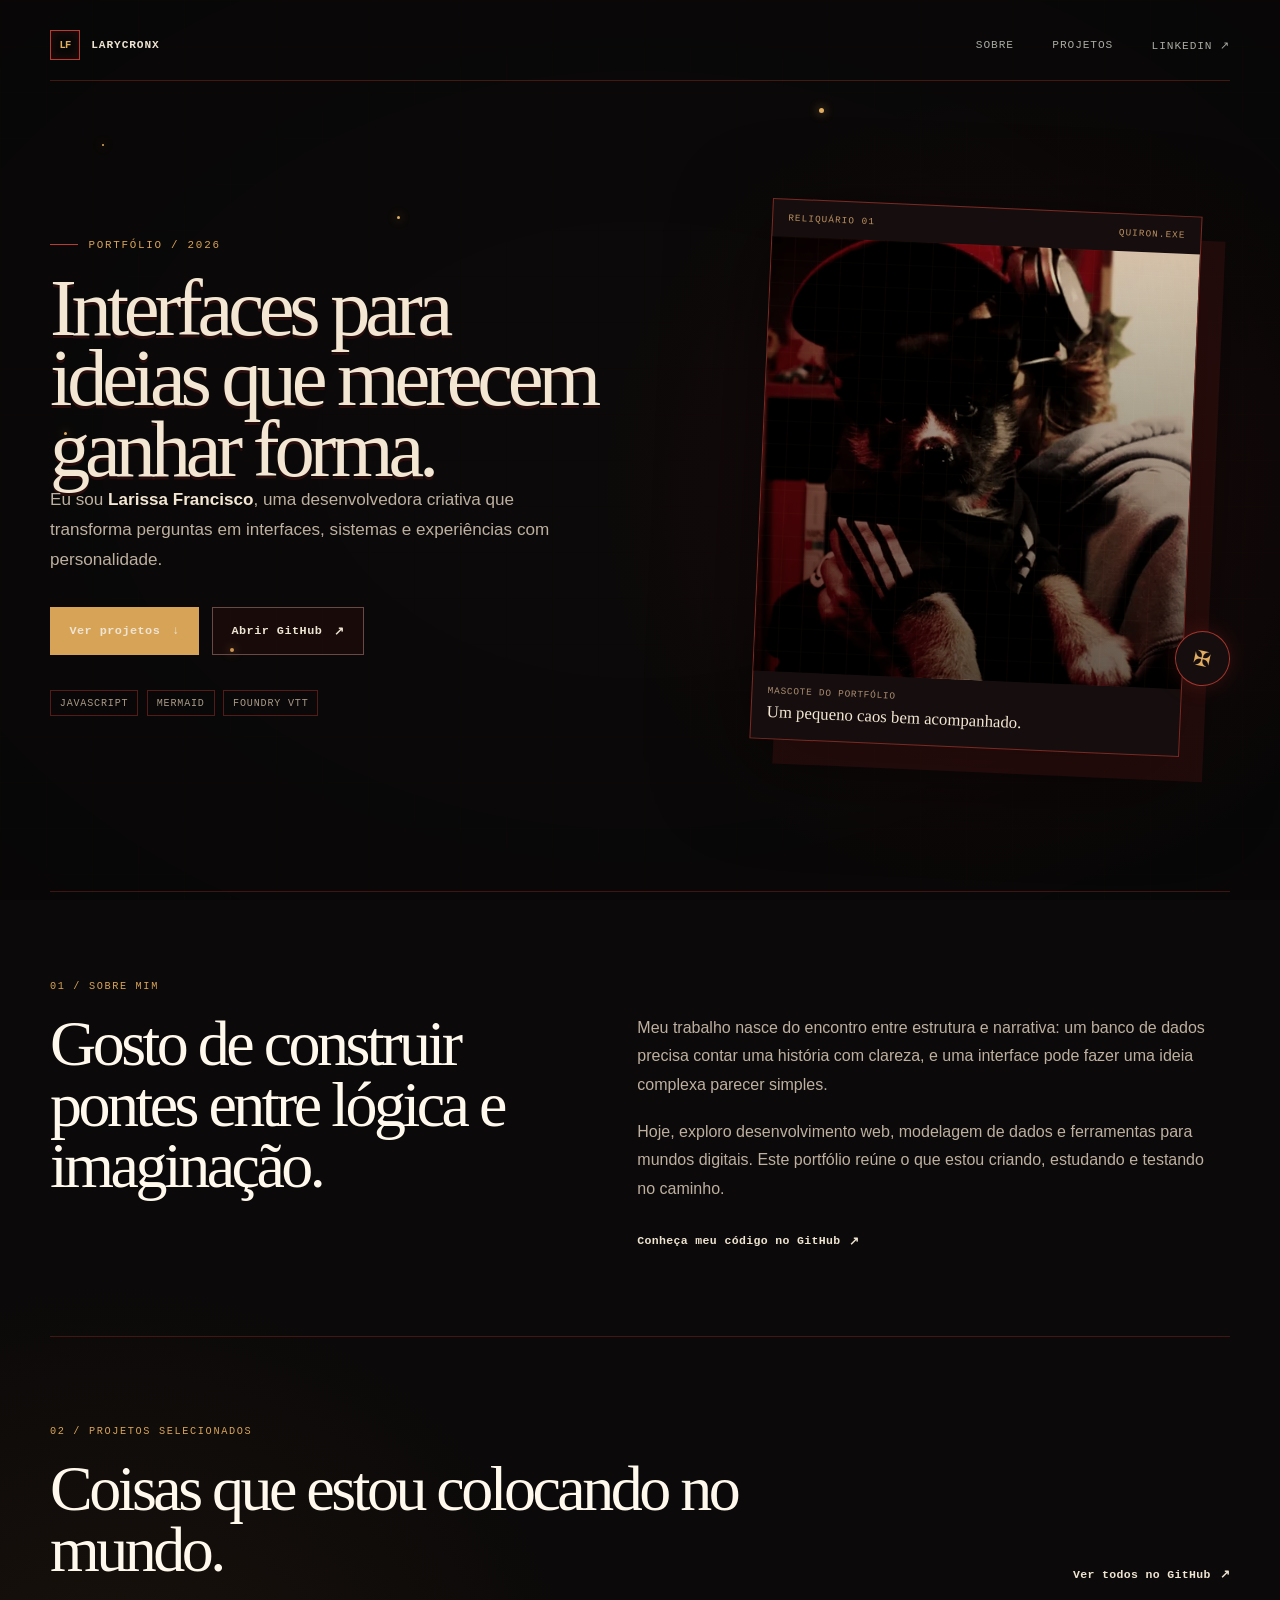
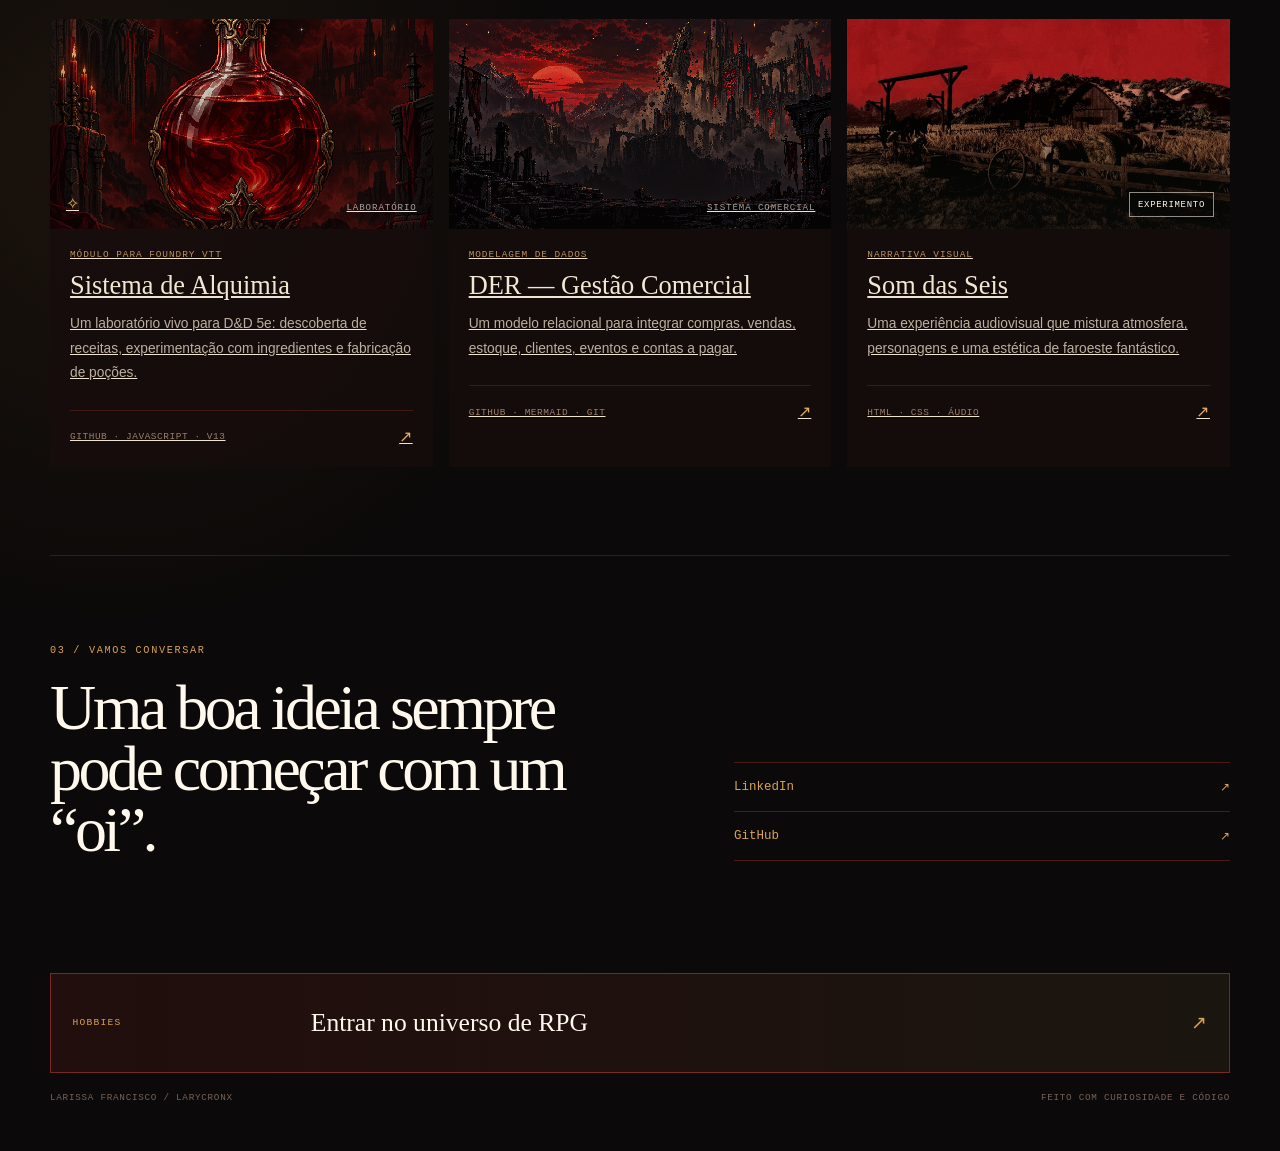
==== commit fc0dae75: "Update index.html" ====
--- a/index.html
+++ b/index.html
@@ -54,10 +54,10 @@
                     <div class="home-portrait-card">
                         <div class="home-portrait-topline">
                             <span>reliquário 01</span>
-                            <span>guaxi.exe</span>
+                            <span>Quiron.exe</span>
                         </div>
                         <div class="home-portrait-image">
-                            <img src="assets/guaxi.png" alt="Guaxi, cachorro usando boné e fones de ouvido" fetchpriority="high">
+                            <img src="assets/guaxi.png" alt="Quiron e eu usando boné e fones de ouvido" fetchpriority="high">
                         </div>
                         <div class="home-portrait-caption">
                             <span>mascote do portfólio</span>
